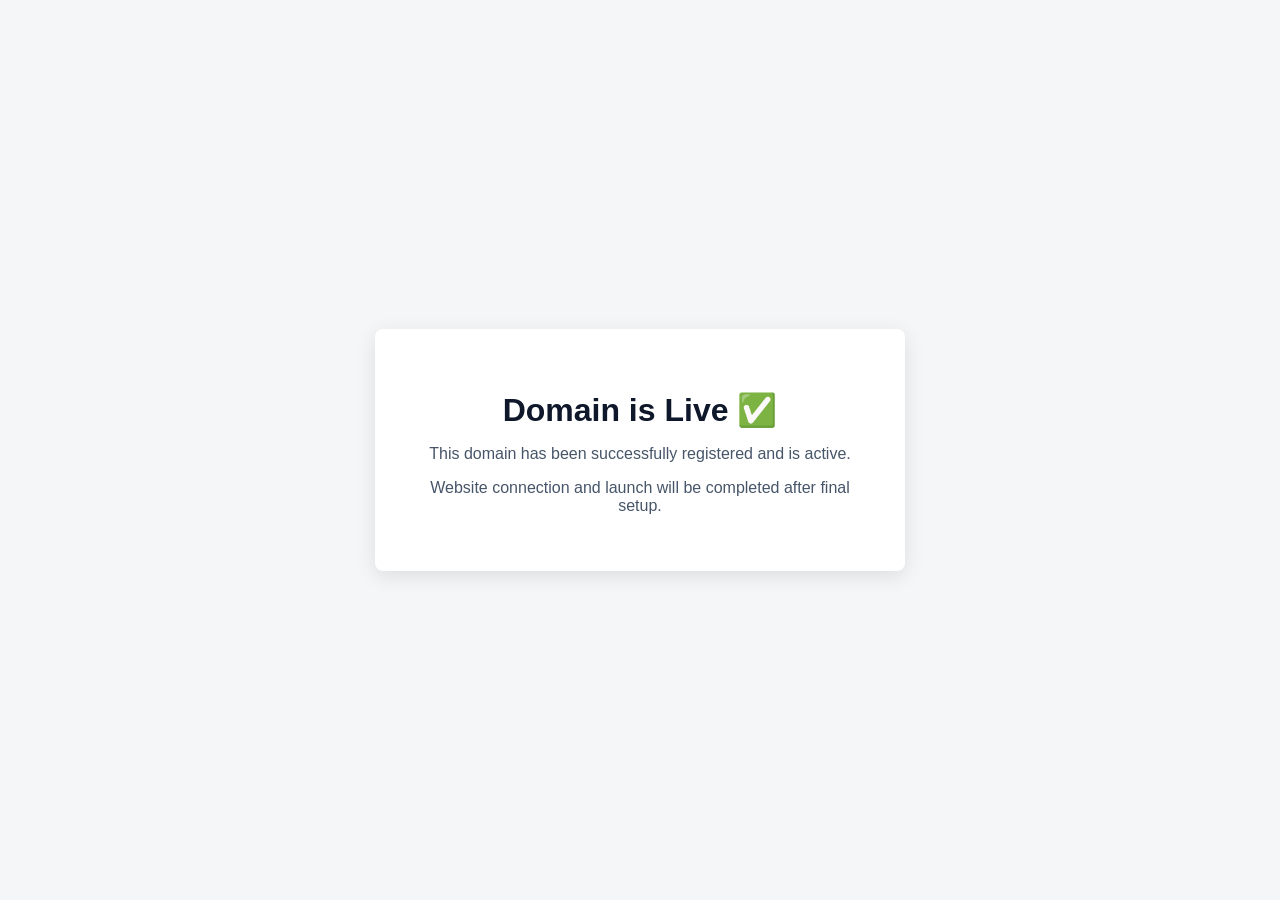
==== index.html @ 9ea0bb91 "Add files via upload" ====
<!DOCTYPE html>
<html lang="en">
<head>
<meta charset="UTF-8">
<title>Domain Active</title>
<meta name="viewport" content="width=device-width, initial-scale=1.0">

<style>
body{
font-family: Arial, sans-serif;
background:#f4f6f8;
display:flex;
justify-content:center;
align-items:center;
height:100vh;
margin:0;
}

.box{
background:white;
padding:40px;
border-radius:8px;
box-shadow:0 5px 20px rgba(0,0,0,0.1);
text-align:center;
max-width:450px;
}

h1{
color:#0f172a;
margin-bottom:15px;
}

p{
color:#475569;
}
</style>
</head>

<body>

<div class="box">
<h1>Domain is Live ✅</h1>

<p>
This domain has been successfully registered and is active.
</p>

<p>
Website connection and launch will be completed after final setup.
</p>

</div>

</body>
</html>
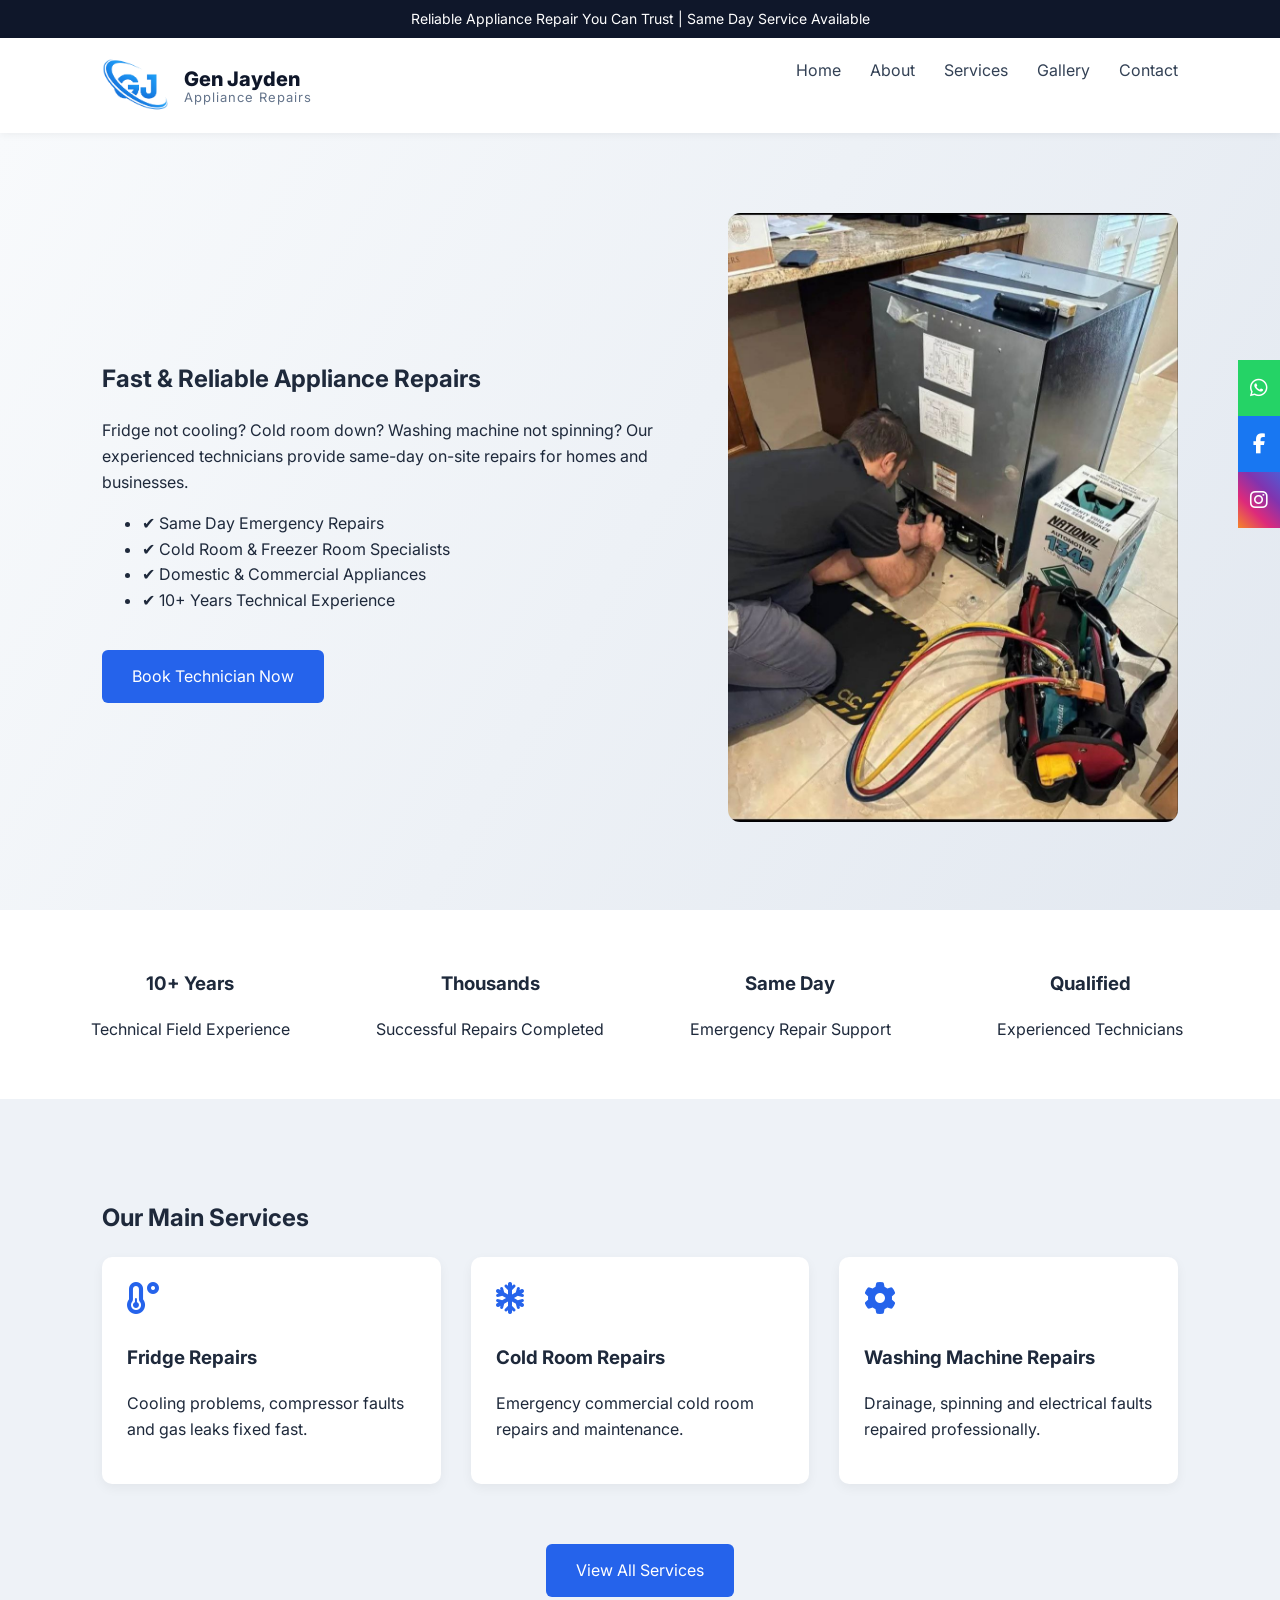
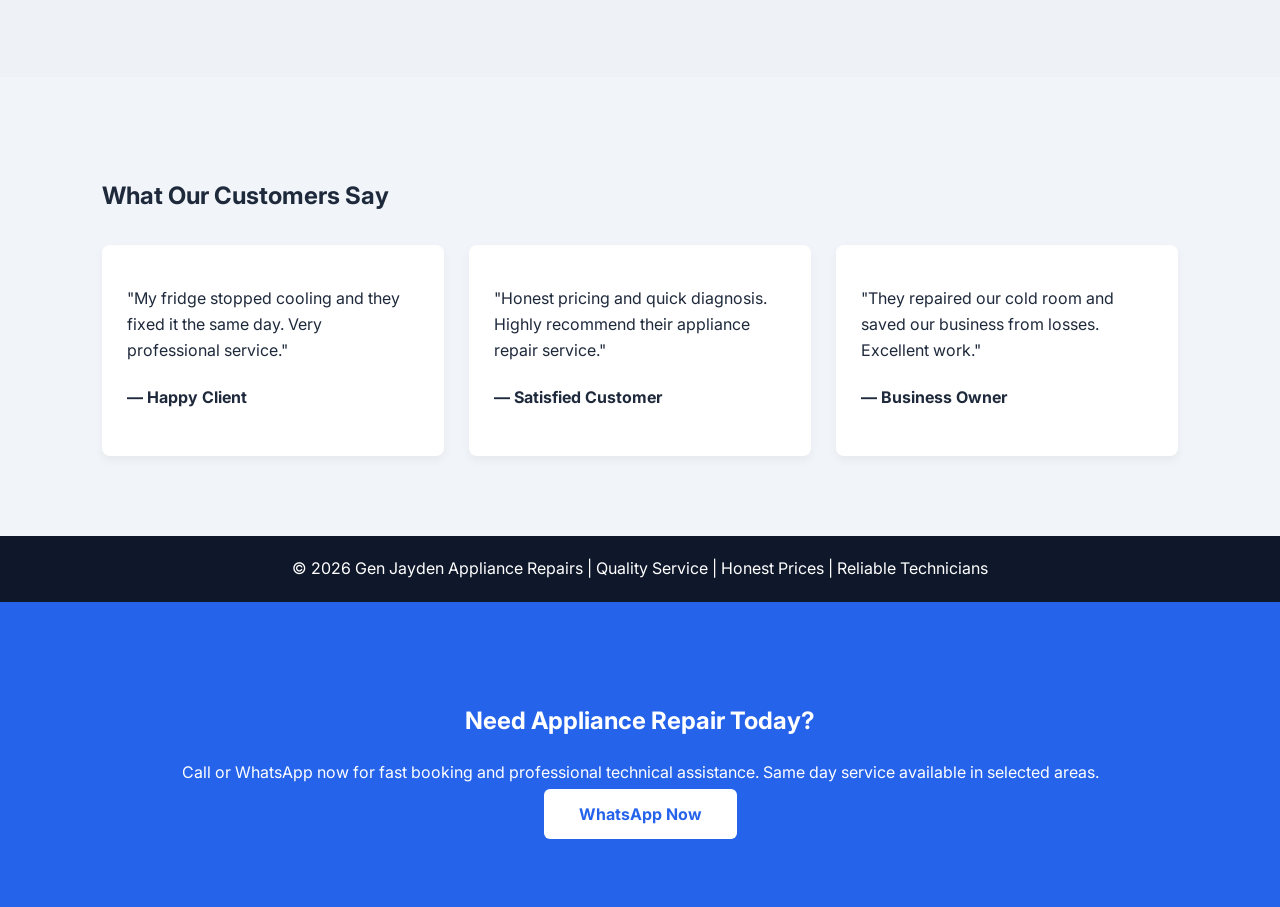
==== commit 5d828bf5: "Add files via upload" ====
--- a/index.html
+++ b/index.html
@@ -1,55 +1,233 @@
 <!DOCTYPE html>
 <html lang="en">
 <head>
+<meta name="description" content="Professional fridge, washing machine, oven and air conditioner repairs. Same day appliance repair service. Call now.">
+
+<meta name="keywords" content="appliance repair, fridge repair, washing machine repair, oven repair, aircon repair, cold room repair, freezer room installation">
+
+<meta name="author" content="Gen Jayden Appliance Repairs">
+
+<meta property="og:title" content="Gen Jayden Appliance Repairs">
+<meta property="og:description" content="Reliable appliance repair services with same day support.">
+<meta property="og:type" content="website">
 <meta charset="UTF-8">
-<title>Domain Active</title>
 <meta name="viewport" content="width=device-width, initial-scale=1.0">
-
-<style>
-body{
-font-family: Arial, sans-serif;
-background:#f4f6f8;
-display:flex;
-justify-content:center;
-align-items:center;
-height:100vh;
-margin:0;
-}
-
-.box{
-background:white;
-padding:40px;
-border-radius:8px;
-box-shadow:0 5px 20px rgba(0,0,0,0.1);
-text-align:center;
-max-width:450px;
-}
-
-h1{
-color:#0f172a;
-margin-bottom:15px;
-}
-
-p{
-color:#475569;
-}
-</style>
+<title>Gen Jayden Appliance Repairs</title>
+
+<!-- Google tag (gtag.js) -->
+<script async src="https://www.googletagmanager.com/gtag/js?id=G-C7B11668BW"></script>
+<script>
+  window.dataLayer = window.dataLayer || [];
+  function gtag(){dataLayer.push(arguments);}
+  gtag('js', new Date());
+
+  gtag('config', 'G-C7B11668BW');
+</script>
+
+<link rel="stylesheet" href="style.css">
+<link href="https://fonts.googleapis.com/css2?family=Inter:wght@300;400;600;800&display=swap" rel="stylesheet">
+<link rel="stylesheet" href="https://cdnjs.cloudflare.com/ajax/libs/font-awesome/6.5.0/css/all.min.css">
+<link rel="icon" href="logo.png">
 </head>
 
 <body>
 
-<div class="box">
-<h1>Domain is Live ✅</h1>
-
-<p>
-This domain has been successfully registered and is active.
-</p>
-
-<p>
-Website connection and launch will be completed after final setup.
-</p>
-
-</div>
+<header class="topbar">
+Reliable Appliance Repair You Can Trust | Same Day Service Available
+</header>
+
+<nav class="navbar">
+<div class="logo">
+    <img src="images/logo2.png" alt="Gen Jayden Appliance Repairs">
+    <div class="logo-text">
+        <span class="brand-name">Gen Jayden</span>
+        <span class="brand-tag">Appliance Repairs</span>
+    </div>
+</div>
+
+<div class="nav-links">
+<a href="index.html">Home</a>
+<a href="about.html">About</a>
+<a href="services.html">Services</a>
+<a href="gallery.html">Gallery</a>
+<a href="contact.html">Contact</a>
+</div>
+</nav>
+
+<section class="hero">
+<div class="hero-text">
+
+<h1>Fast & Reliable Appliance Repairs</h1>
+
+<p>
+Fridge not cooling? Cold room down? Washing machine not spinning?
+Our experienced technicians provide same-day on-site repairs for homes and businesses.
+</p>
+
+<ul>
+<li>✔ Same Day Emergency Repairs</li>
+<li>✔ Cold Room & Freezer Room Specialists</li>
+<li>✔ Domestic & Commercial Appliances</li>
+<li>✔ 10+ Years Technical Experience</li>
+</ul>
+
+<a class="cta-btn" href="https://wa.me/27681915286">
+Book Technician Now
+</a>
+
+</div>
+
+<div class="hero-image">
+<img src="images/hero-appliance.jpg">
+</div>
+</section>
+
+
+<section class="trust-strip">
+<div>
+<h3>10+ Years</h3>
+<p>Technical Field Experience</p>
+</div>
+
+<div>
+<h3>Thousands</h3>
+<p>Successful Repairs Completed</p>
+</div>
+
+<div>
+<h3>Same Day</h3>
+<p>Emergency Repair Support</p>
+</div>
+
+<div>
+<h3>Qualified</h3>
+<p>Experienced Technicians</p>
+</div>
+</section>
+
+<section class="services">
+<h2>Our Main Services</h2>
+
+<div class="service-grid">
+
+<div class="service">
+<i class="fa-solid fa-temperature-low icon"></i>
+<h3>Fridge Repairs</h3>
+<p>Cooling problems, compressor faults and gas leaks fixed fast.</p>
+</div>
+
+<div class="service">
+<i class="fa-solid fa-snowflake icon"></i>
+<h3>Cold Room Repairs</h3>
+<p>Emergency commercial cold room repairs and maintenance.</p>
+</div>
+
+<div class="service">
+<i class="fa-solid fa-gear icon"></i>
+<h3>Washing Machine Repairs</h3>
+<p>Drainage, spinning and electrical faults repaired professionally.</p>
+</div>
+
+</div>
+
+<div style="text-align:center;margin-top:40px;">
+<a class="cta-btn" href="services.html">View All Services</a>
+</div>
+
+</section>
+
+<section class="testimonials">
+<h2>What Our Customers Say</h2>
+
+<div class="testimonial-grid">
+
+<div class="testimonial">
+<p>
+"My fridge stopped cooling and they fixed it the same day. Very professional service."
+</p>
+<h4>— Happy Client</h4>
+</div>
+
+<div class="testimonial">
+<p>
+"Honest pricing and quick diagnosis. Highly recommend their appliance repair service."
+</p>
+<h4>— Satisfied Customer</h4>
+</div>
+
+<div class="testimonial">
+<p>
+"They repaired our cold room and saved our business from losses. Excellent work."
+</p>
+<h4>— Business Owner</h4>
+</div>
+
+</div>
+</section>
+
+
+
+
+<footer>
+© 2026 Gen Jayden Appliance Repairs | Quality Service | Honest Prices | Reliable Technicians
+</footer>
+
+<section style="background:#2563eb;color:white;text-align:center;padding:80px 20px;">
+<h2>Need Appliance Repair Today?</h2>
+
+<p>
+Call or WhatsApp now for fast booking and professional technical assistance.
+Same day service available in selected areas.
+</p>
+
+<a href="https://wa.me/27681915286" 
+style="background:white;color:#2563eb;padding:15px 35px;border-radius:6px;text-decoration:none;font-weight:700;">
+WhatsApp Now
+</a>
+
+</section>
+
+<div class="mobile-cta">
+
+<a href="tel:0681915286" class="cta-call">
+<i class="fa-solid fa-phone"></i>
+Call
+</a>
+
+<a href="https://wa.me/27681915286" class="cta-wa">
+<i class="fa-brands fa-whatsapp"></i>
+WhatsApp
+</a>
+
+<a href="https://www.facebook.com/share/18FaNF49f3/" target="_blank" class="cta-fb">
+<i class="fa-brands fa-facebook"></i>
+Facebook
+</a>
+
+<a href="https://www.instagram.com/appliance2816?igsh=MWpqNDZoc2Nvb3UwZg==" target="_blank" class="cta-ig">
+<i class="fa-brands fa-instagram"></i>
+Insta
+</a>
+
+</div>
+
+<div class="social-bar">
+
+<a href="https://wa.me/27681915286" target="_blank" class="sb-wa">
+<i class="fa-brands fa-whatsapp"></i>
+</a>
+
+<a href="https://www.facebook.com/share/18FaNF49f3/" target="_blank" class="sb-fb">
+<i class="fa-brands fa-facebook-f"></i>
+</a>
+
+<a href="https://www.instagram.com/appliance2816?igsh=MWpqNDZoc2Nvb3UwZg==" target="_blank" class="sb-ig">
+<i class="fa-brands fa-instagram"></i>
+</a>
+
+</div>
+
+<script src="script.js"></script>
 
 </body>
 </html>
--- a/style.css
+++ b/style.css
@@ -0,0 +1,643 @@
+body{
+font-family:Inter;
+margin:0;
+color:#1e293b;
+line-height:1.6;
+background:#eef2f7;
+}
+
+.topbar{
+background:#0f172a;
+color:white;
+text-align:center;
+padding:8px;
+font-size:14px;
+}
+
+.navbar{
+display:flex;
+justify-content:space-between;
+padding:20px 8%;
+background:white;
+box-shadow:0 2px 8px rgba(0,0,0,.05);
+position:sticky;
+top:0;
+}
+
+.navbar a{
+margin-left:25px;
+text-decoration:none;
+color:#334155;
+}
+
+.hero{
+display:flex;
+align-items:center;
+gap:60px;
+padding:80px 8%;
+background:linear-gradient(120deg,#f8fafc,#e2e8f0);
+}
+
+.hero-image img{
+width:450px;
+border-radius:12px;
+}
+
+.cta-btn{
+display:inline-block;
+background:#2563eb;
+color:white;
+padding:14px 30px;
+border-radius:6px;
+margin-top:20px;
+text-decoration:none;
+}
+
+.trust-strip{
+display:grid;
+grid-template-columns:repeat(4,1fr);
+text-align:center;
+padding:40px;
+background:white;
+}
+
+.services{
+padding:80px 8%;
+}
+
+.service-grid{
+display:grid;
+grid-template-columns:repeat(auto-fit,minmax(280px,1fr));
+gap:30px;
+}
+
+.service{
+background:white;
+padding:25px;
+border-radius:10px;
+box-shadow:0 4px 12px rgba(0,0,0,.05);
+}
+
+.process{
+background:#f1f5f9;
+padding:80px 8%;
+}
+
+.process-steps{
+display:grid;
+grid-template-columns:repeat(auto-fit,minmax(220px,1fr));
+gap:30px;
+}
+
+.why{
+padding:80px 8%;
+}
+
+.why-grid{
+display:grid;
+grid-template-columns:repeat(auto-fit,minmax(250px,1fr));
+gap:30px;
+}
+
+.coverage{
+background:#e2e8f0;
+padding:60px 8%;
+text-align:center;
+}
+
+.contact{
+padding:80px 8%;
+}
+
+.contact-grid{
+display:grid;
+grid-template-columns:1fr 1fr;
+gap:40px;
+}
+
+form input, form textarea{
+width:100%;
+padding:14px;
+margin-bottom:15px;
+border:1px solid #cbd5e1;
+border-radius:6px;
+}
+
+form button{
+background:#2563eb;
+color:white;
+padding:14px;
+border:none;
+border-radius:6px;
+}
+
+footer{
+background:#0f172a;
+color:white;
+text-align:center;
+padding:20px;
+}
+
+.icon{
+font-size:32px;
+color:#2563eb;
+margin-bottom:10px;
+}
+
+/* GALLERY */
+
+.gallery{
+padding:80px 8%;
+background:white;
+}
+
+.gallery-grid{
+display:grid;
+grid-template-columns:repeat(auto-fit,minmax(260px,1fr));
+gap:20px;
+margin-top:30px;
+}
+
+.gallery-grid img{
+width:100%;
+height:220px;
+object-fit:cover;
+border-radius:8px;
+transition:.4s;
+}
+
+.gallery-grid img:hover{
+transform:scale(1.05);
+}
+
+/* TESTIMONIALS */
+
+.testimonials{
+padding:80px 8%;
+background:#f1f5f9;
+}
+
+.testimonial-grid{
+display:grid;
+grid-template-columns:repeat(auto-fit,minmax(260px,1fr));
+gap:25px;
+margin-top:30px;
+}
+
+.testimonial{
+background:white;
+padding:25px;
+border-radius:8px;
+box-shadow:0 4px 10px rgba(0,0,0,.05);
+}
+
+/* WHATSAPP */
+
+.whatsapp{
+position:fixed;
+bottom:25px;
+right:25px;
+background:#25D366;
+color:white;
+font-size:28px;
+padding:15px;
+border-radius:50%;
+box-shadow:0 6px 15px rgba(0,0,0,.2);
+z-index:999;
+}
+
+.logo{
+display:flex;
+align-items:center;
+gap:12px;
+}
+
+.logo img{
+height:55px;
+width:auto;
+}
+
+.logo-text{
+display:flex;
+flex-direction:column;
+line-height:1.1;
+}
+
+.brand-name{
+font-weight:800;
+font-size:20px;
+color:#0f172a;
+}
+
+.brand-tag{
+font-size:13px;
+color:#64748b;
+letter-spacing:1px;
+}
+
+/* =========================
+MOBILE RESPONSIVE FIX
+========================= */
+
+@media (max-width: 900px){
+
+/* NAVBAR */
+
+.navbar{
+flex-direction:column;
+align-items:flex-start;
+gap:10px;
+}
+
+.navbar div:last-child{
+display:flex;
+flex-wrap:wrap;
+gap:15px;
+}
+
+.navbar a{
+margin-left:0;
+font-size:14px;
+}
+
+/* HERO */
+
+.hero{
+flex-direction:column;
+padding:50px 20px;
+gap:30px;
+text-align:center;
+}
+
+.hero-image img{
+width:100%;
+max-width:420px;
+}
+
+/* TRUST STRIP */
+
+.trust-strip{
+grid-template-columns:1fr 1fr;
+gap:20px;
+}
+
+/* SERVICES */
+
+.services{
+padding:60px 20px;
+}
+
+/* GALLERY */
+
+.gallery{
+padding:60px 20px;
+}
+
+.gallery-grid img{
+height:auto;
+aspect-ratio:4/3;
+}
+
+/* TESTIMONIALS */
+
+.testimonials{
+padding:60px 20px;
+}
+
+/* PROCESS */
+
+.process{
+padding:60px 20px;
+}
+
+/* WHY */
+
+.why{
+padding:60px 20px;
+}
+
+/* COVERAGE */
+
+.coverage{
+padding:50px 20px;
+}
+
+/* CONTACT */
+
+.contact{
+padding:60px 20px;
+}
+
+.contact-grid{
+grid-template-columns:1fr;
+}
+
+/* FORM */
+
+form{
+margin-top:20px;
+}
+
+/* FOOTER */
+
+footer{
+font-size:14px;
+padding:15px;
+}
+
+}
+
+
+/* EXTRA SMALL PHONES */
+
+@media (max-width: 500px){
+
+.hero-text h1{
+font-size:28px;
+}
+
+.hero-text p{
+font-size:15px;
+}
+
+.trust-strip{
+grid-template-columns:1fr;
+}
+
+.brand-name{
+font-size:16px;
+}
+
+.brand-tag{
+font-size:11px;
+}
+
+}
+
+/* CONTACT INFO CARD */
+
+.contact-info-card{
+background:white;
+padding:35px;
+border-radius:12px;
+box-shadow:0 10px 25px rgba(0,0,0,.08);
+}
+
+.contact-info-card h3{
+margin-top:20px;
+display:flex;
+align-items:center;
+gap:10px;
+color:#0f172a;
+}
+
+.contact-highlight{
+font-size:20px;
+font-weight:700;
+color:#2563eb;
+margin-top:5px;
+}
+
+.contact-link{
+text-decoration:none;
+color:#2563eb;
+font-weight:600;
+}
+
+.contact-link:hover{
+text-decoration:underline;
+}
+
+/* FACEBOOK BUTTON */
+
+.facebook-btn{
+display:inline-block;
+background:#1877F2;
+color:white;
+padding:12px 20px;
+border-radius:6px;
+text-decoration:none;
+font-weight:600;
+transition:.3s;
+}
+
+.facebook-btn:hover{
+background:#0f5ed7;
+transform:translateY(-2px);
+box-shadow:0 8px 15px rgba(0,0,0,.15);
+}
+
+.contact-message{
+margin-top:20px;
+color:#475569;
+}
+
+/* MOBILE STICKY CTA */
+
+.mobile-cta{
+display:none;
+}
+
+@media(max-width:768px){
+
+.mobile-cta{
+display:flex;
+position:fixed;
+bottom:0;
+left:0;
+width:100%;
+z-index:9999;
+}
+
+.mobile-cta a{
+flex:1;
+text-align:center;
+padding:15px 0;
+color:white;
+font-weight:600;
+text-decoration:none;
+}
+
+.cta-call{background:#0f172a;}
+.cta-wa{background:#25D366;}
+.cta-fb{background:#1877F2;}
+
+body{padding-bottom:70px;}
+
+}
+
+/* FADE IN ANIMATION */
+
+.fade{
+opacity:0;
+transform:translateY(40px);
+transition:1s;
+}
+
+.fade.show{
+opacity:1;
+transform:translateY(0);
+}
+
+/* INSTAGRAM BUTTON */
+
+.instagram-btn{
+display:inline-block;
+background:linear-gradient(45deg,#f58529,#dd2a7b,#8134af,#515bd4);
+color:white;
+padding:12px 20px;
+border-radius:6px;
+text-decoration:none;
+font-weight:600;
+transition:.3s;
+}
+
+.instagram-btn:hover{
+transform:translateY(-2px);
+box-shadow:0 8px 18px rgba(0,0,0,.2);
+}
+
+.cta-ig{
+background:linear-gradient(45deg,#f58529,#dd2a7b,#8134af,#515bd4);
+}
+
+.social-bar{
+position:fixed;
+top:40%;
+right:0;
+display:flex;
+flex-direction:column;
+z-index:999;
+}
+
+.social-bar a{
+color:white;
+padding:12px;
+font-size:20px;
+text-align:center;
+transition:.3s;
+}
+
+.sb-wa{background:#25D366;}
+.sb-fb{background:#1877F2;}
+.sb-ig{
+background:linear-gradient(45deg,#f58529,#dd2a7b,#8134af,#515bd4);
+}
+
+.social-bar a:hover{
+padding-right:20px;
+}
+
+.coverage-intro{
+max-width:700px;
+margin:auto;
+margin-bottom:40px;
+color:#475569;
+}
+
+.areas{
+display:grid;
+grid-template-columns:repeat(auto-fit,minmax(250px,1fr));
+gap:25px;
+margin-top:30px;
+}
+
+.areas div{
+background:white;
+padding:25px;
+border-radius:10px;
+box-shadow:0 6px 15px rgba(0,0,0,.06);
+}
+
+.coverage-note{
+margin-top:40px;
+font-weight:600;
+color:#1e293b;
+}
+
+
+@media(max-width:768px){
+.social-bar{
+display:none;
+}
+}
+
+.nav-links a.active{
+color:#2563eb;
+font-weight:700;
+border-bottom:3px solid #2563eb;
+padding-bottom:5px;
+}
+
+/* ===== PREMIUM GLASS UI ===== */
+
+.glass-card{
+background:rgba(255,255,255,0.6);
+backdrop-filter:blur(14px);
+border-radius:18px;
+padding:30px;
+box-shadow:0 10px 30px rgba(0,0,0,0.08);
+transition:0.4s;
+border:1px solid rgba(255,255,255,0.3);
+}
+
+.glass-card:hover{
+transform:translateY(-10px) scale(1.02);
+box-shadow:0 25px 50px rgba(0,0,0,0.15);
+}
+
+.section-dark{
+background:linear-gradient(120deg,#0f172a,#1e293b);
+color:white;
+}
+
+.big-title{
+font-size:42px;
+text-align:center;
+margin-bottom:20px;
+}
+
+.section-sub{
+text-align:center;
+max-width:700px;
+margin:auto;
+color:#64748b;
+}
+
+.fade-up{
+opacity:1;
+transform:translateY(0);
+transition:1s;
+}
+
+.fade-up.show{
+opacity:1;
+transform:translateY(0);
+}
+
+.glass-card{
+background:rgba(255,255,255,0.6);
+backdrop-filter:blur(14px);
+border-radius:18px;
+padding:30px;
+box-shadow:0 10px 30px rgba(0,0,0,0.08);
+transition:0.4s;
+border:1px solid rgba(255,255,255,0.3);
+}
+
+.fade-up{
+opacity:1;
+transform:translateY(0);
+transition:1s;
+}
+
+.fade-up.show{
+opacity:1;
+transform:translateY(0);
+}
+
+.big-title{
+font-size:42px;
+text-align:center;
+margin-bottom:20px;
+}
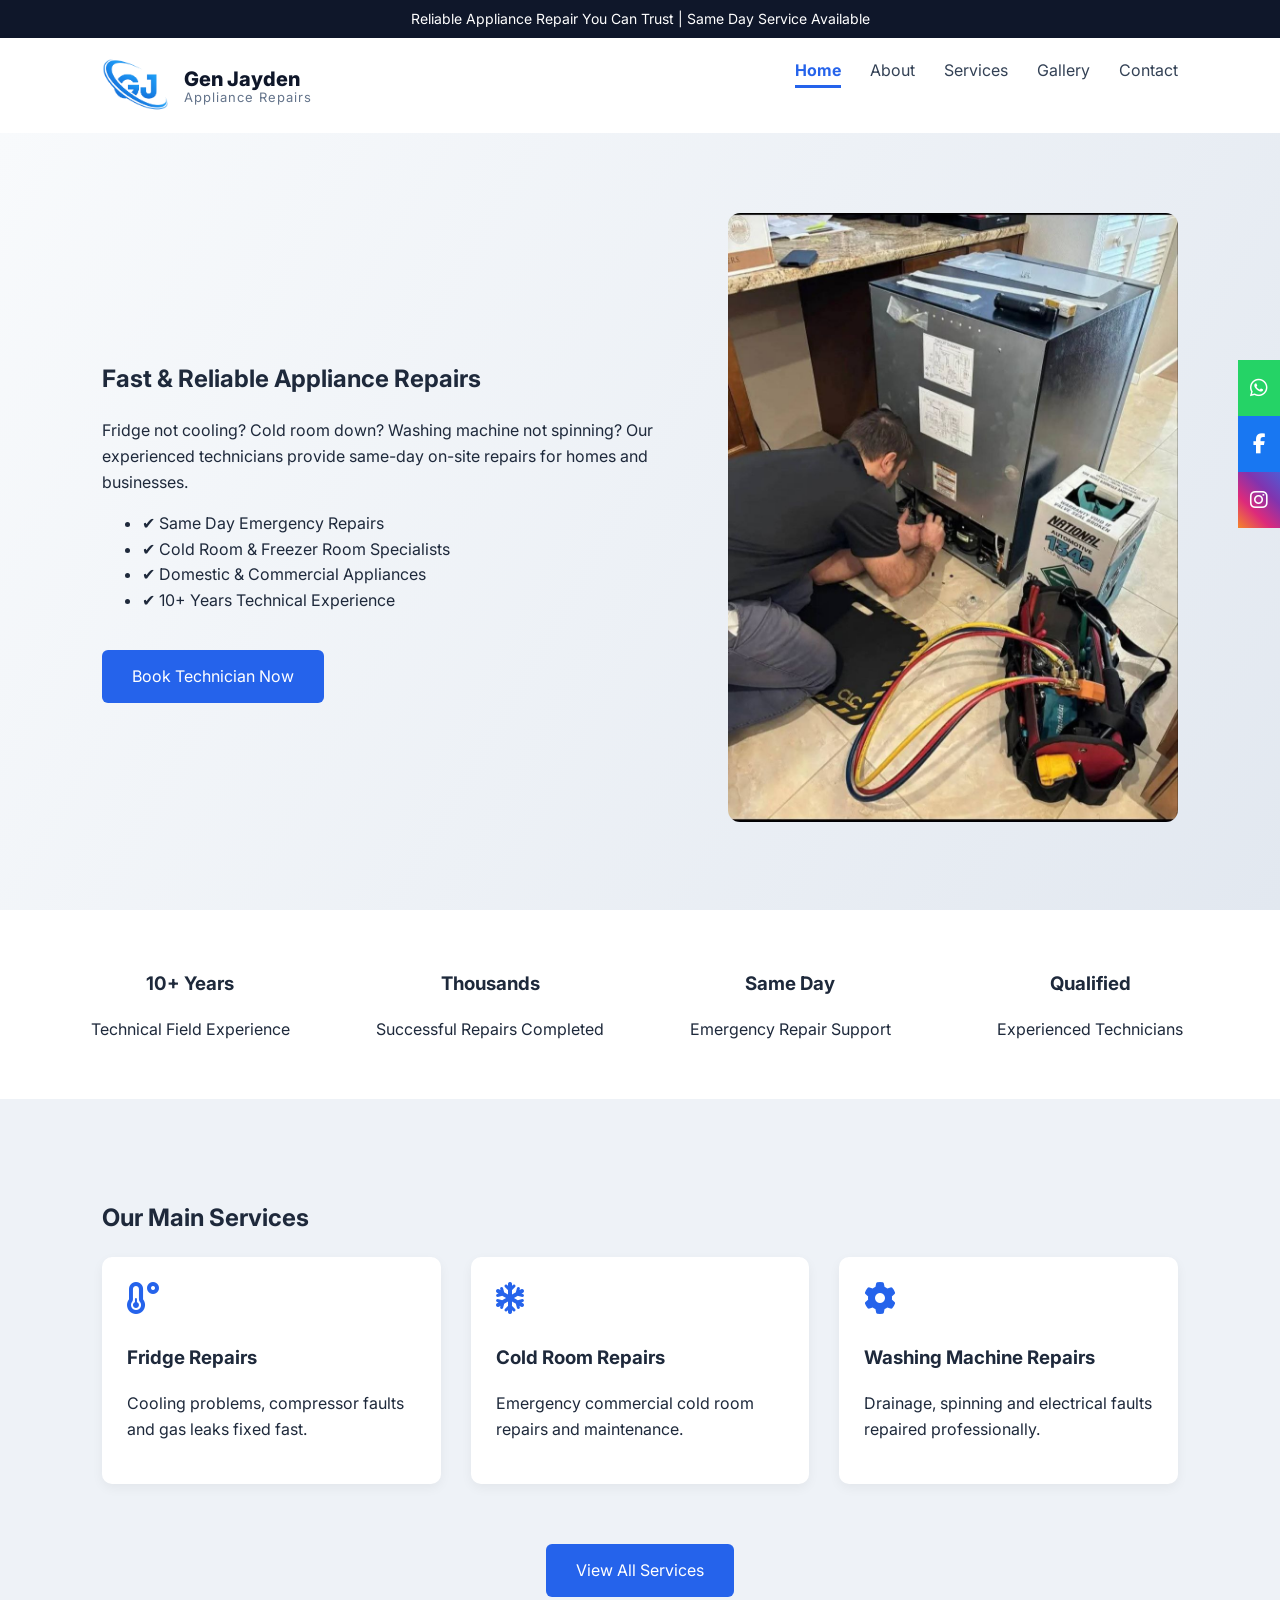
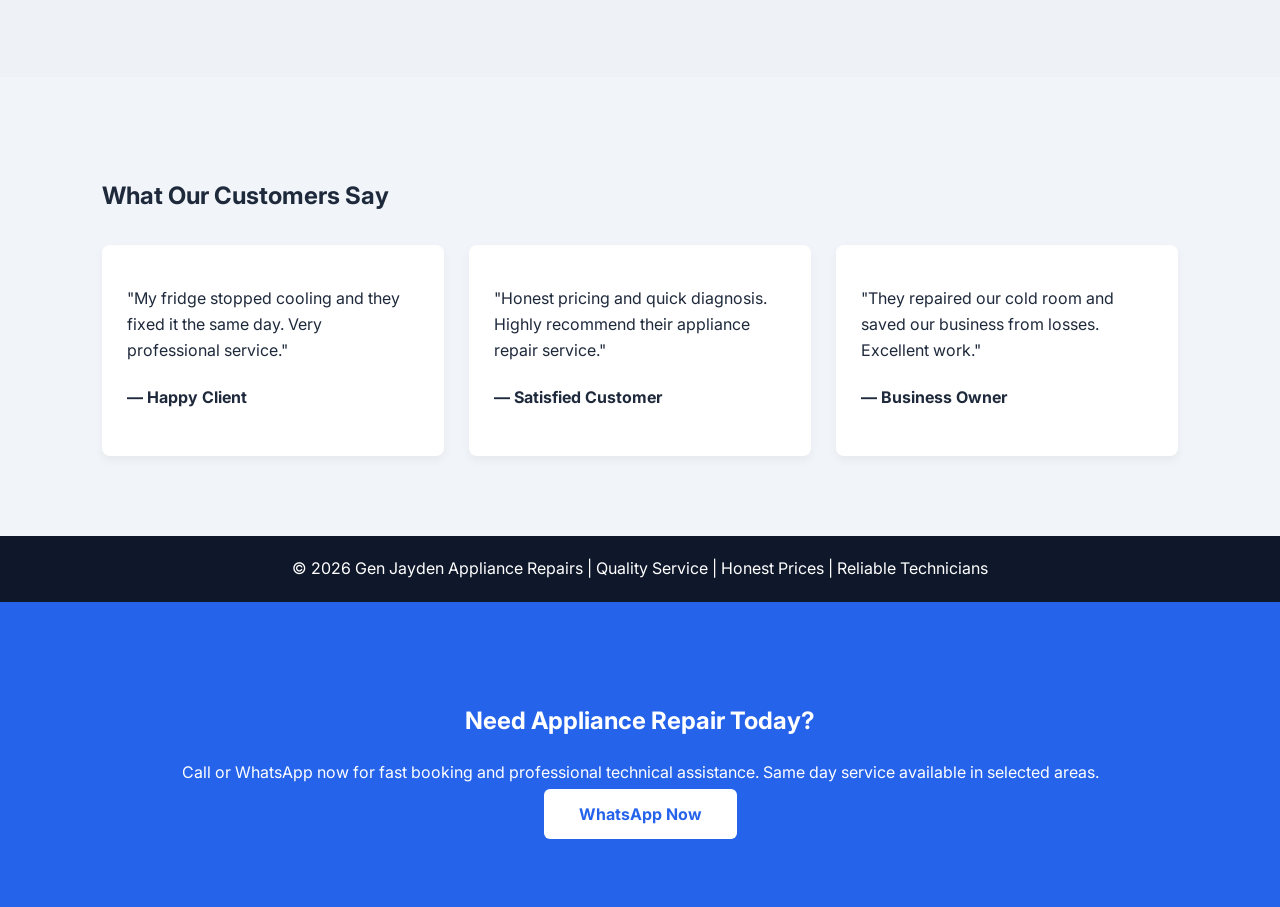
==== commit e9c0e2d0: "Add files via upload" ====
(no text change in the page or its own stylesheets)
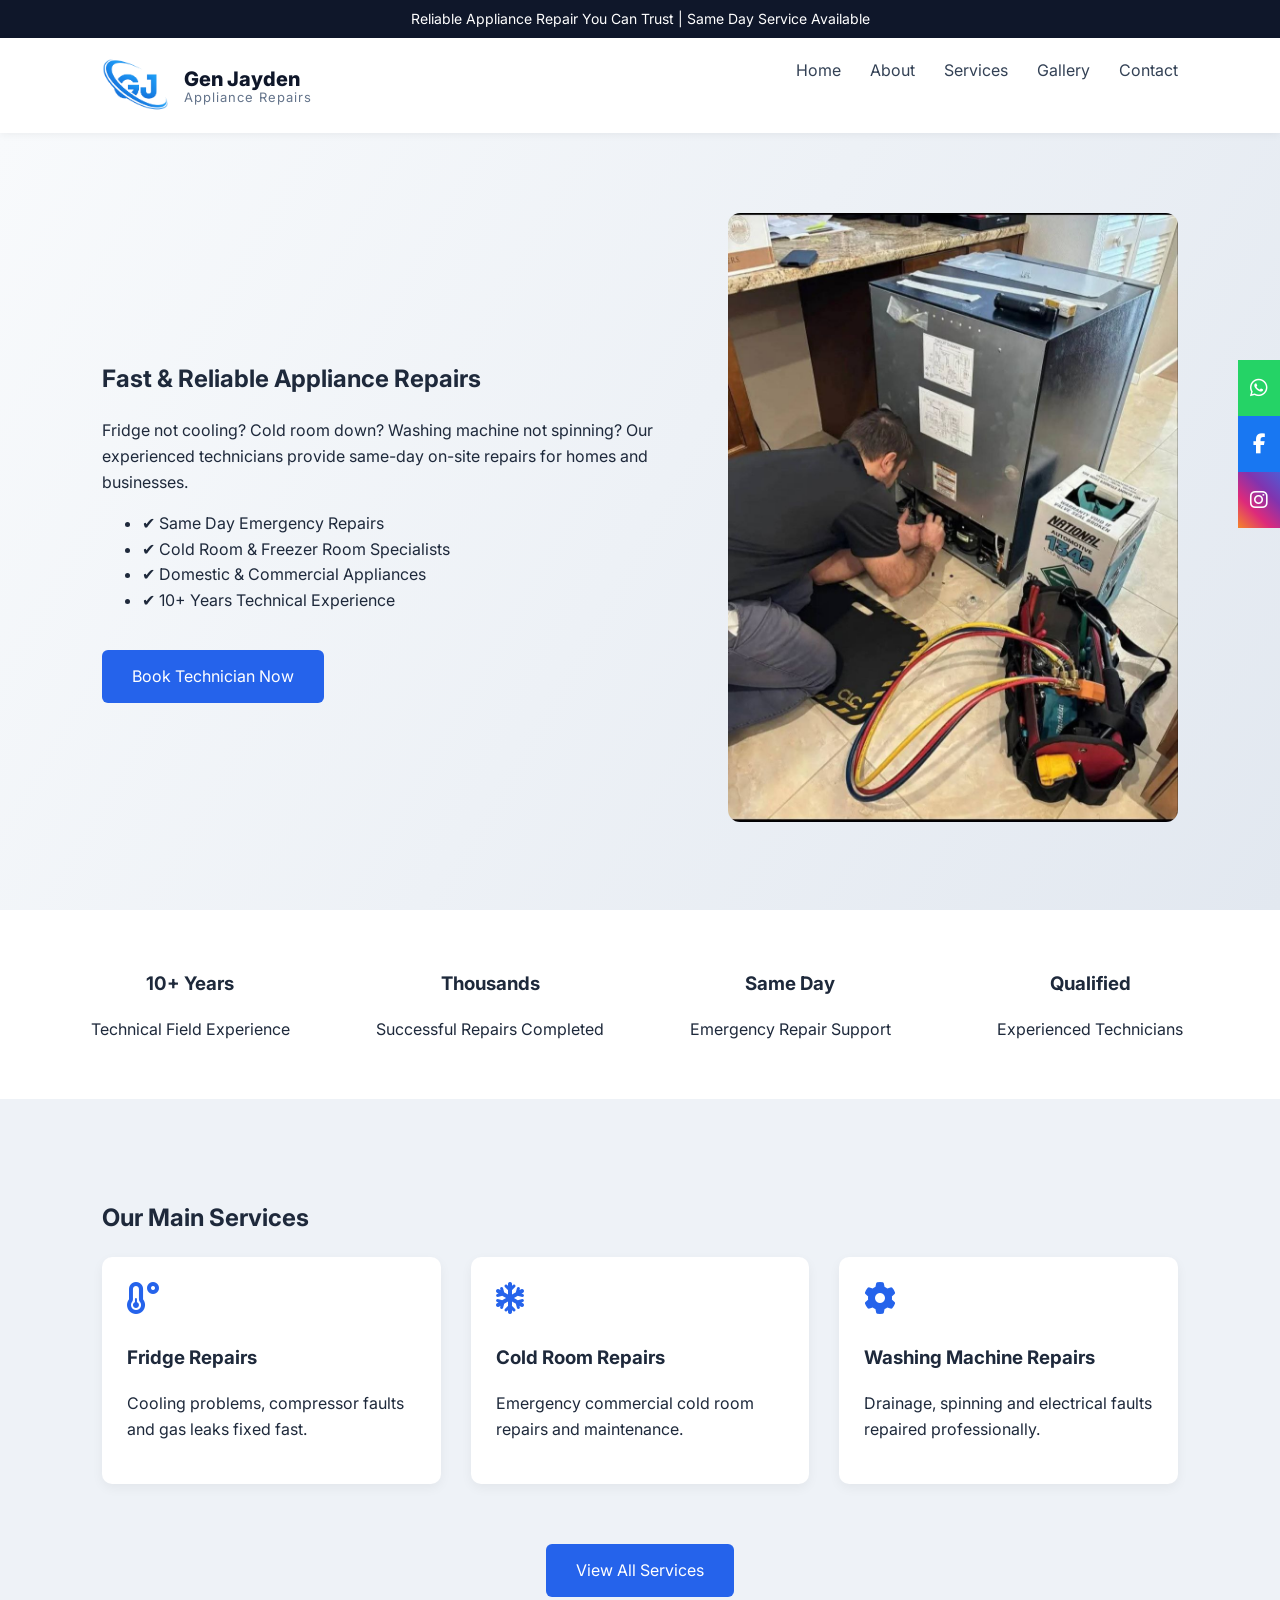
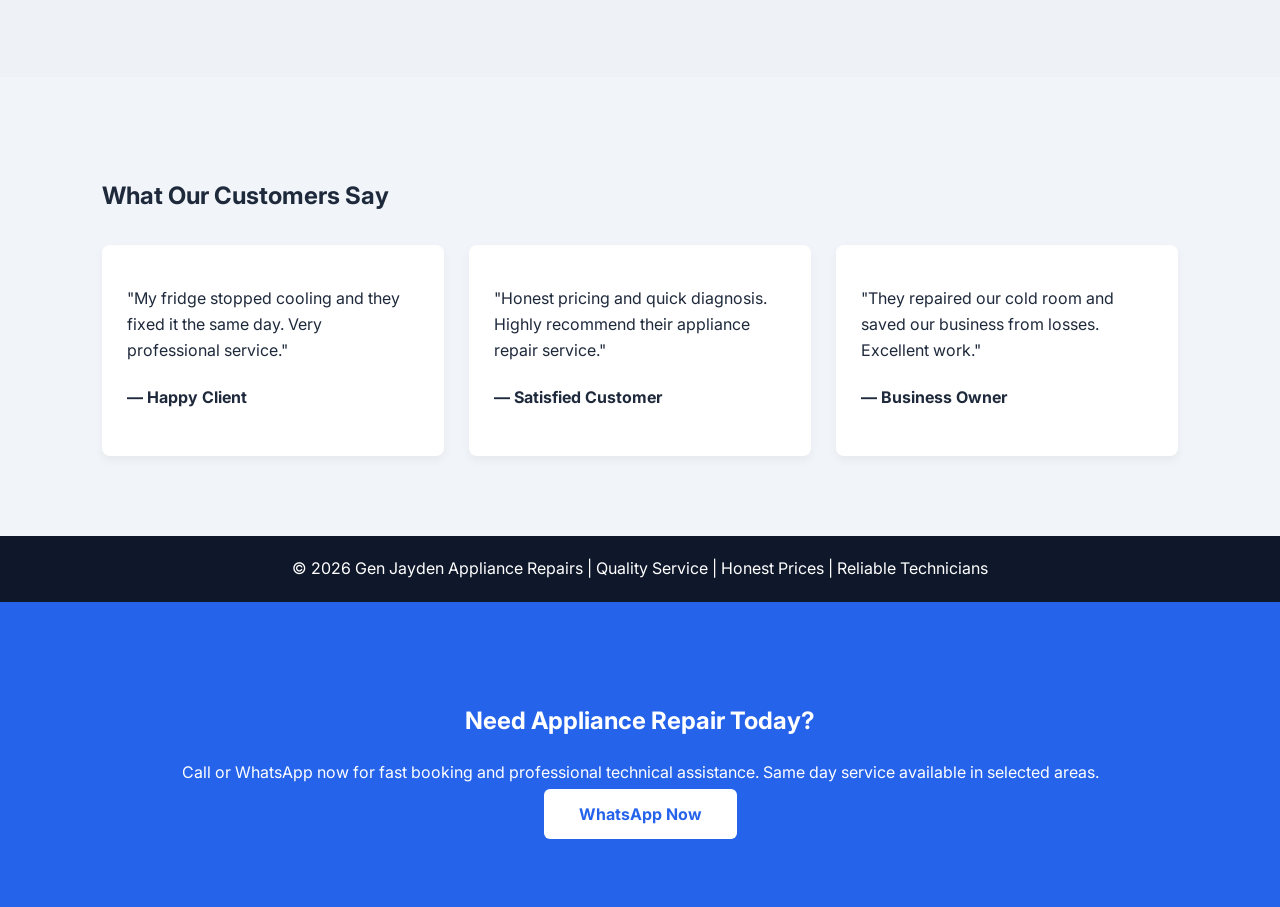
==== commit 608b061f: "Add files via upload" ====
--- a/index.html
+++ b/index.html
@@ -13,7 +13,8 @@
 <meta charset="UTF-8">
 <meta name="viewport" content="width=device-width, initial-scale=1.0">
 <title>Gen Jayden Appliance Repairs</title>
-
+<script data-goatcounter="https://csnovadigitalstudio.goatcounter.com/count"
+        async src="//gc.zgo.at/count.js"></script>
 <!-- Google tag (gtag.js) -->
 <script async src="https://www.googletagmanager.com/gtag/js?id=G-C7B11668BW"></script>
 <script>
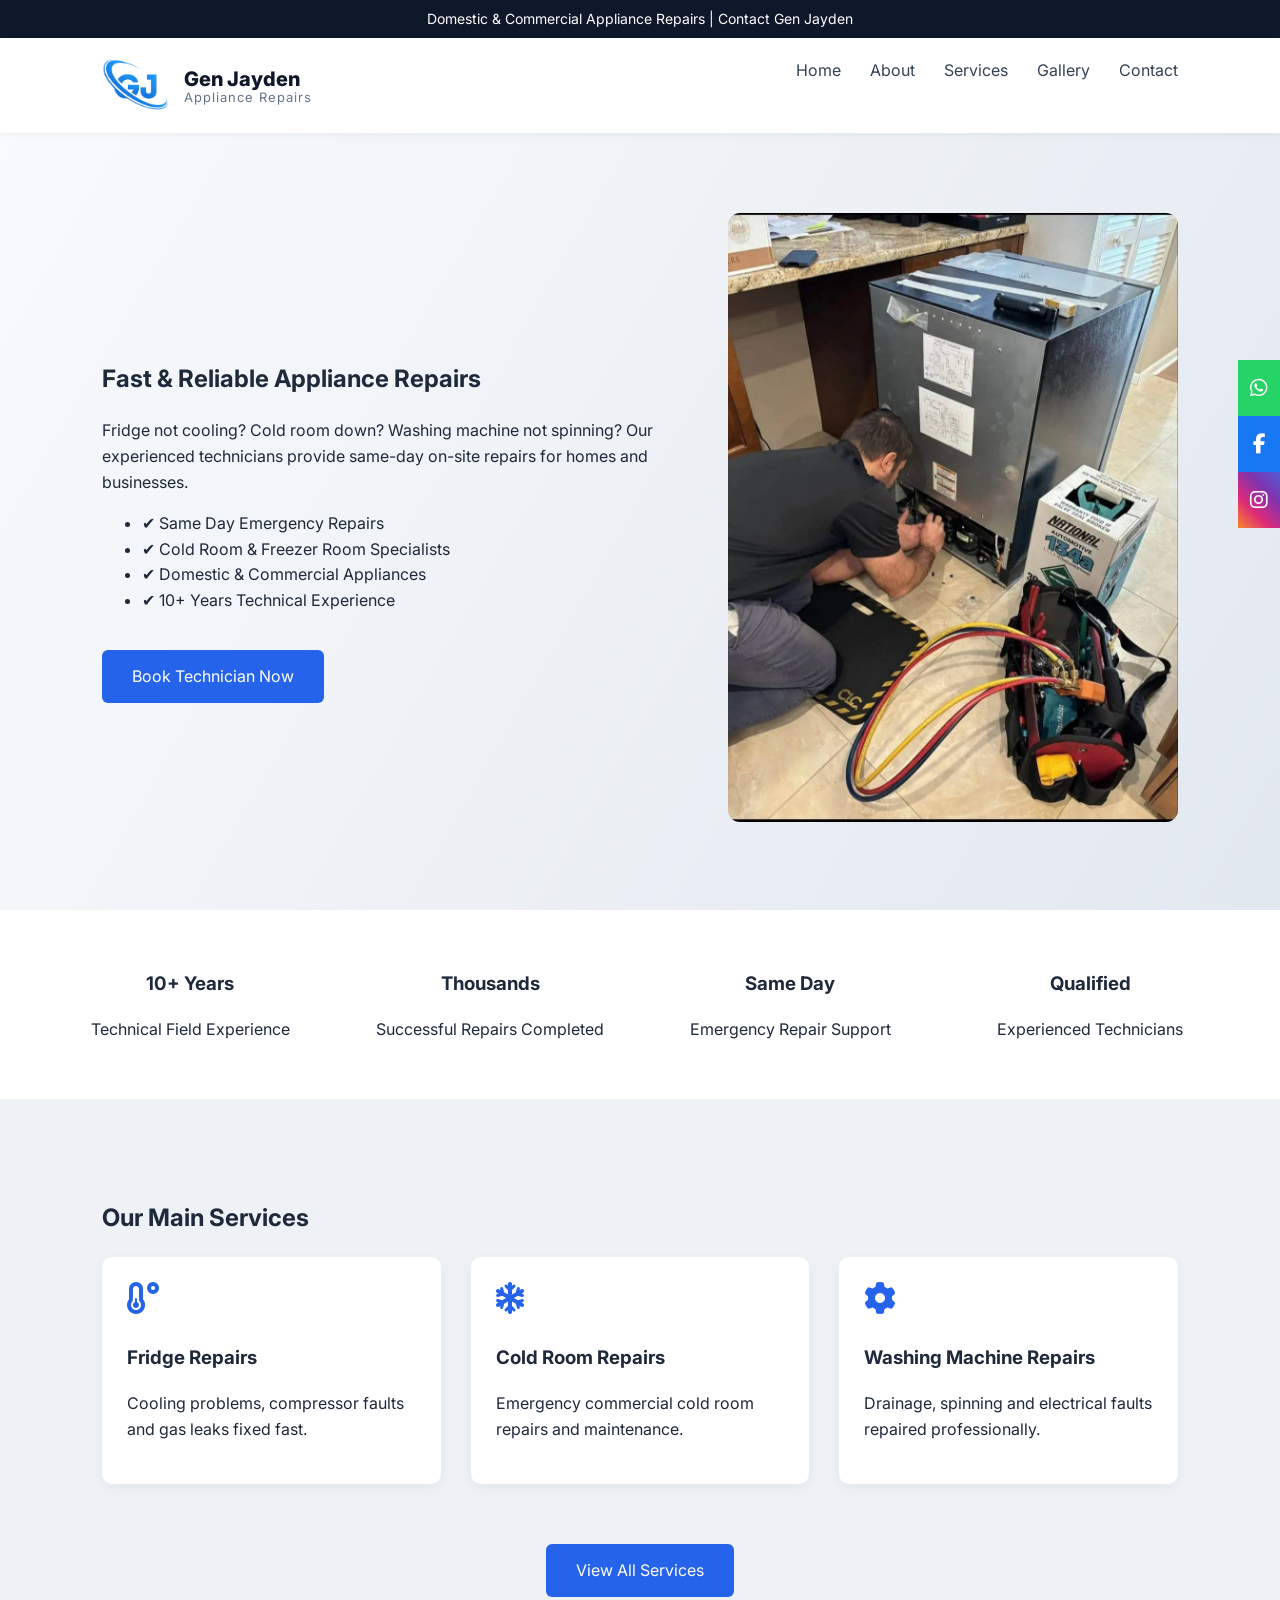
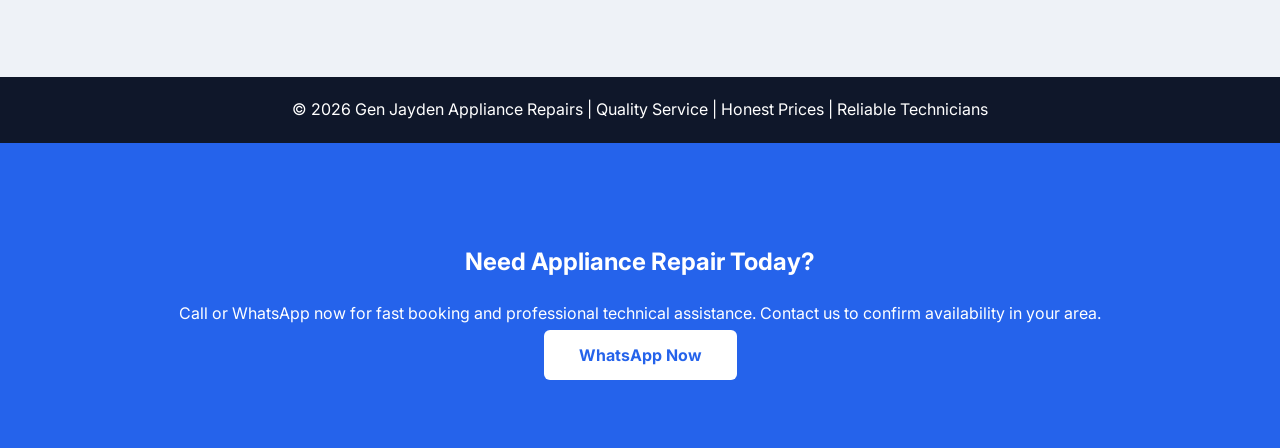
==== commit d3c96c34: "Add files via upload" ====
--- a/index.html
+++ b/index.html
@@ -1,19 +1,19 @@
 <!DOCTYPE html>
 <html lang="en">
 <head>
-<meta name="description" content="Professional fridge, washing machine, oven and air conditioner repairs. Same day appliance repair service. Call now.">
+<meta name="description" content="Appliance repair services for fridges, freezers, washing machines, tumble dryers, ovens and other listed appliances. Contact Gen Jayden to enquire.">
 
 <meta name="keywords" content="appliance repair, fridge repair, washing machine repair, oven repair, aircon repair, cold room repair, freezer room installation">
 
 <meta name="author" content="Gen Jayden Appliance Repairs">
 
 <meta property="og:title" content="Gen Jayden Appliance Repairs">
-<meta property="og:description" content="Reliable appliance repair services with same day support.">
+<meta property="og:description" content="Appliance repair services for homes and businesses. Contact us to enquire about availability.">
 <meta property="og:type" content="website">
 <meta charset="UTF-8">
 <meta name="viewport" content="width=device-width, initial-scale=1.0">
 <title>Gen Jayden Appliance Repairs</title>
-<script data-goatcounter="https://csnovadigitalstudio.goatcounter.com/count"
+<script data-goatcounter="https://genappliancerepairs.goatcounter.com/count"
         async src="//gc.zgo.at/count.js"></script>
 <!-- Google tag (gtag.js) -->
 <script async src="https://www.googletagmanager.com/gtag/js?id=G-C7B11668BW"></script>
@@ -28,13 +28,21 @@
 <link rel="stylesheet" href="style.css">
 <link href="https://fonts.googleapis.com/css2?family=Inter:wght@300;400;600;800&display=swap" rel="stylesheet">
 <link rel="stylesheet" href="https://cdnjs.cloudflare.com/ajax/libs/font-awesome/6.5.0/css/all.min.css">
-<link rel="icon" href="logo.png">
+<link rel="icon" href="images/logo.png">
+<!-- Google tag (gtag.js) -->
+<script async src="https://www.googletagmanager.com/gtag/js?id=AW-18580250537"></script>
+<script>
+  window.dataLayer = window.dataLayer || [];
+  function gtag(){dataLayer.push(arguments);}
+  gtag('js', new Date());
+  gtag('config', 'AW-18580250537');
+</script>
 </head>
 
 <body>
 
 <header class="topbar">
-Reliable Appliance Repair You Can Trust | Same Day Service Available
+Domestic & Commercial Appliance Repairs | Contact Gen Jayden
 </header>
 
 <nav class="navbar">
@@ -137,34 +145,7 @@
 
 </section>
 
-<section class="testimonials">
-<h2>What Our Customers Say</h2>
-
-<div class="testimonial-grid">
-
-<div class="testimonial">
-<p>
-"My fridge stopped cooling and they fixed it the same day. Very professional service."
-</p>
-<h4>— Happy Client</h4>
-</div>
-
-<div class="testimonial">
-<p>
-"Honest pricing and quick diagnosis. Highly recommend their appliance repair service."
-</p>
-<h4>— Satisfied Customer</h4>
-</div>
-
-<div class="testimonial">
-<p>
-"They repaired our cold room and saved our business from losses. Excellent work."
-</p>
-<h4>— Business Owner</h4>
-</div>
-
-</div>
-</section>
+
 
 
 
@@ -178,7 +159,7 @@
 
 <p>
 Call or WhatsApp now for fast booking and professional technical assistance.
-Same day service available in selected areas.
+Contact us to confirm availability in your area.
 </p>
 
 <a href="https://wa.me/27681915286" 
